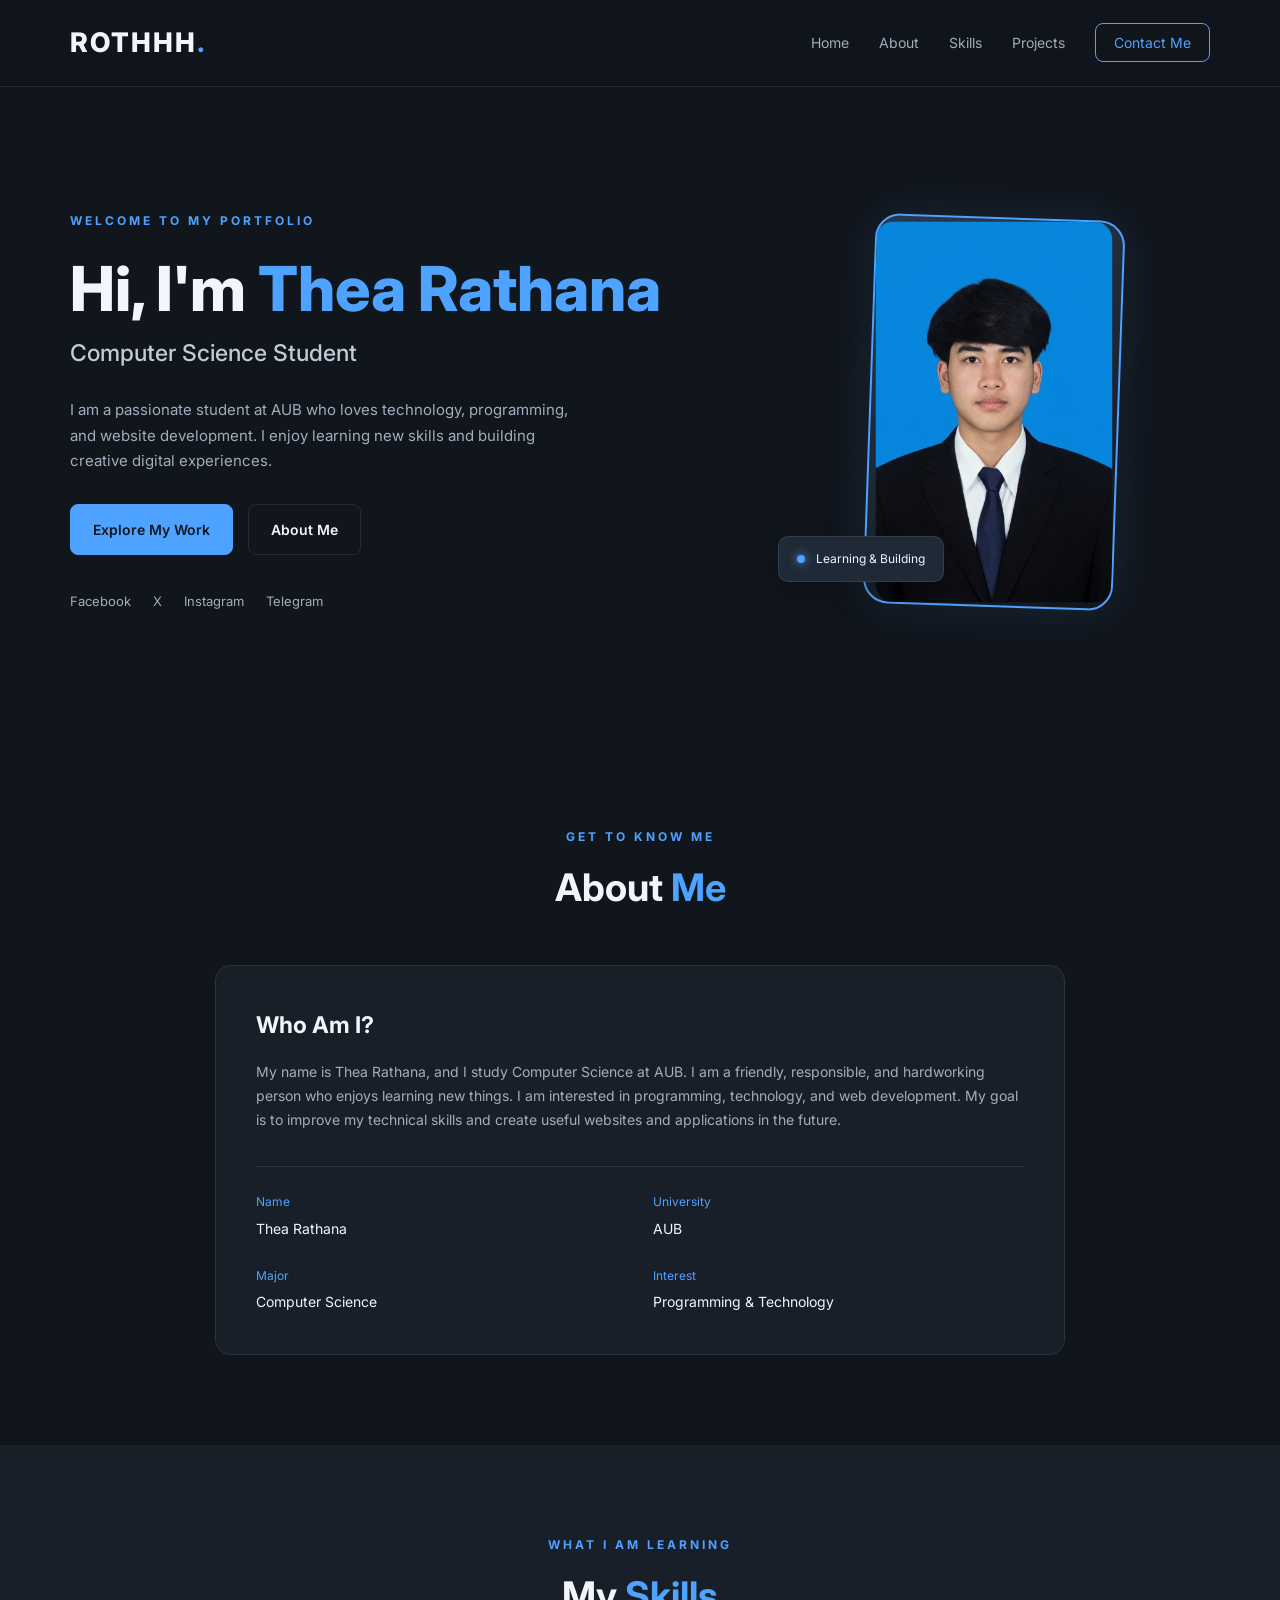
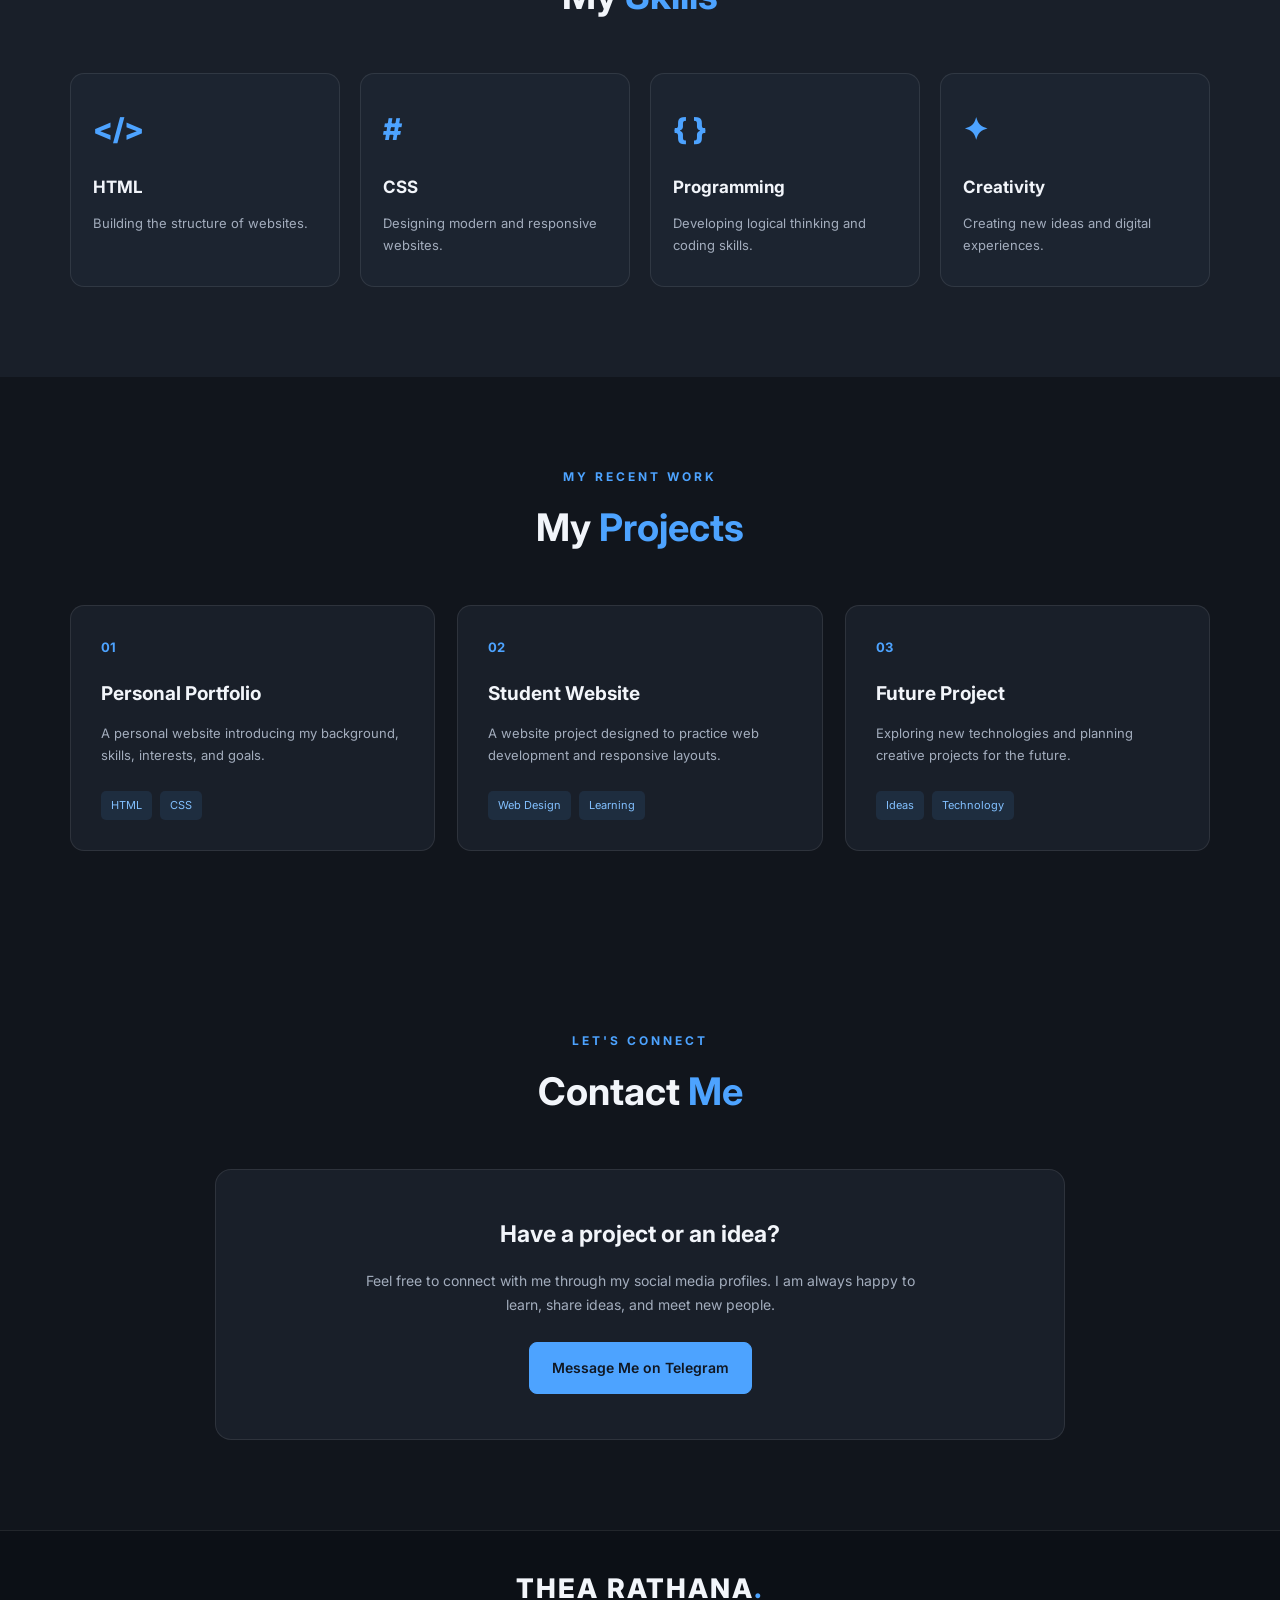
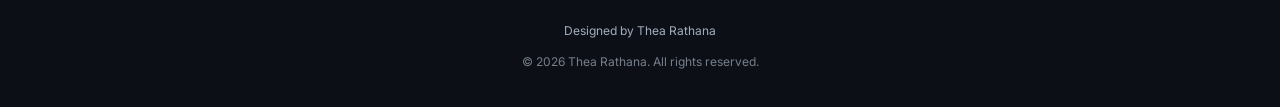
==== index.html @ 0274a309 "Add files via upload" ====
<!DOCTYPE html>
<html lang="en">

<head>
    <meta charset="UTF-8">
    <meta name="viewport" content="width=device-width, initial-scale=1.0">
    <title>Thea Rathana | Portfolio</title>
    <link rel="stylesheet" href="style.css">
    <meta name="description" content="Portfolio of Thea Rathana, web developer and designer.">
    <meta name="viewport" content="width=device-width, initial-scale=1">
    <link rel="icon" href="AUB.png">
</head>

<body>

    <!-- Navigation -->
    <header>
        <nav class="navbar">
            <a href="#" class="logo">ROTHHH<span>.</span></a>

            <ul class="nav-links">
                <li><a href="#home">Home</a></li>
                <li><a href="#about">About</a></li>
                <li><a href="#skills">Skills</a></li>
                <li><a href="#projects">Projects</a></li>
                <li><a href="#contact" class="contact-btn">Contact Me</a></li>
            </ul>
        </nav>
    </header>

    <!-- Home Section -->
    <section class="hero" id="home">

        <div class="hero-content">
            <p class="welcome">WELCOME TO MY PORTFOLIO</p>

            <h1>Hi, I'm <span>Thea Rathana</span></h1>

            <h2>Computer Science Student</h2>

            <p class="description">
                I am a passionate student at AUB who loves technology,
                programming, and website development. I enjoy learning
                new skills and building creative digital experiences.
            </p>

            <div class="hero-buttons">
                <a href="#projects" class="primary-btn">Explore My Work</a>
                <a href="#about" class="secondary-btn">About Me</a>
            </div>

            <div class="social-links">
                <a href="https://facebook.com/" target="_blank">Facebook</a>
                <a href="https://x.com/" target="_blank">X</a>
                <a href="https://linkedin.com/" target="_blank">Instagram</a>
                <a href="https://t.me/Roth_411" target="_blank">Telegram</a>
            </div>
        </div>

        <div class="hero-image">
            <div class="image-frame">
                <!-- Replace profile.jpg with your picture -->
                <img src="me.JPG" alt="Thea Rathana Profile Picture">
            </div>

            <div class="floating-card">
                <span class="status-dot"></span>
                Learning & Building
            </div>
        </div>

    </section>

    <!-- About Section -->
    <section class="section" id="about">
        <div class="section-heading">
            <p>GET TO KNOW ME</p>
            <h2>About <span>Me</span></h2>
        </div>

        <div class="about-card">
            <h3>Who Am I?</h3>

            <p>
                My name is Thea Rathana, and I study Computer Science
                at AUB. I am a friendly, responsible, and hardworking
                person who enjoys learning new things. I am interested
                in programming, technology, and web development.
                My goal is to improve my technical skills and create
                useful websites and applications in the future.
            </p>

            <div class="about-info">
                <div>
                    <span class="info-label">Name</span>
                    <span>Thea Rathana</span>
                </div>

                <div>
                    <span class="info-label">University</span>
                    <span>AUB</span>
                </div>

                <div>
                    <span class="info-label">Major</span>
                    <span>Computer Science</span>
                </div>

                <div>
                    <span class="info-label">Interest</span>
                    <span>Programming & Technology</span>
                </div>
            </div>
        </div>
    </section>

    <!-- Skills Section -->
    <section class="section skills-section" id="skills">
        <div class="section-heading">
            <p>WHAT I AM LEARNING</p>
            <h2>My <span>Skills</span></h2>
        </div>

        <div class="skills-grid">

            <div class="skill-card">
                <div class="skill-icon">&lt;/&gt;</div>
                <h3>HTML</h3>
                <p>Building the structure of websites.</p>
            </div>

            <div class="skill-card">
                <div class="skill-icon">#</div>
                <h3>CSS</h3>
                <p>Designing modern and responsive websites.</p>
            </div>

            <div class="skill-card">
                <div class="skill-icon">{ }</div>
                <h3>Programming</h3>
                <p>Developing logical thinking and coding skills.</p>
            </div>

            <div class="skill-card">
                <div class="skill-icon">✦</div>
                <h3>Creativity</h3>
                <p>Creating new ideas and digital experiences.</p>
            </div>

        </div>
    </section>

    <!-- Projects Section -->
    <section class="section" id="projects">
        <div class="section-heading">
            <p>MY RECENT WORK</p>
            <h2>My <span>Projects</span></h2>
        </div>

        <div class="projects-grid">

            <div class="project-card">
                <div class="project-number">01</div>
                <h3>Personal Portfolio</h3>
                <p>
                    A personal website introducing my background,
                    skills, interests, and goals.
                </p>
                <div class="tags">
                    <span>HTML</span>
                    <span>CSS</span>
                </div>
            </div>

            <div class="project-card">
                <div class="project-number">02</div>
                <h3>Student Website</h3>
                <p>
                    A website project designed to practice
                    web development and responsive layouts.
                </p>
                <div class="tags">
                    <span>Web Design</span>
                    <span>Learning</span>
                </div>
            </div>

            <div class="project-card">
                <div class="project-number">03</div>
                <h3>Future Project</h3>
                <p>
                    Exploring new technologies and planning
                    creative projects for the future.
                </p>
                <div class="tags">
                    <span>Ideas</span>
                    <span>Technology</span>
                </div>
            </div>

        </div>
    </section>

    <!-- Contact Section -->
    <section class="section contact-section" id="contact">
        <div class="section-heading">
            <p>LET'S CONNECT</p>
            <h2>Contact <span>Me</span></h2>
        </div>

        <div class="contact-card">
            <h3>Have a project or an idea?</h3>

            <p>
                Feel free to connect with me through my social
                media profiles. I am always happy to learn,
                share ideas, and meet new people.
            </p>

            <a href="https://t.me/Roth_411" target="_blank" class="primary-btn">
                Message Me on Telegram
            </a>
        </div>
    </section>

    <!-- Footer -->
    <footer>
        <a href="#home" class="logo">THEA RATHANA<span>.</span></a>

        <p>Designed by Thea Rathana</p>

        <p class="copyright">
            &copy; 2026 Thea Rathana. All rights reserved.
        </p>
    </footer>

</body>

</html>
---- style.css ----
/* Google Font */
@import url('https://fonts.googleapis.com/css2?family=Inter:wght@400;500;600;700;800&display=swap');

/* Reset */
* {
    margin: 0;
    padding: 0;
    box-sizing: border-box;
    scroll-behavior: smooth;
}

:root {
    --bg: #11151c;
    --bg-light: #191f29;
    --card: #1c2430;
    --blue: #4da3ff;
    --blue-light: #82c0ff;
    --text: #f2f5fa;
    --muted: #a3adbd;
    --border: rgba(255, 255, 255, 0.09);
}

body {
    font-family: 'Inter', sans-serif;
    background: var(--bg);
    color: var(--text);
    line-height: 1.7;
}

/* Navigation */
header {
    position: sticky;
    top: 0;
    z-index: 100;
    background: rgba(17, 21, 28, 0.9);
    backdrop-filter: blur(15px);
    border-bottom: 1px solid var(--border);
}

.navbar {
    max-width: 1200px;
    margin: auto;
    padding: 20px 30px;
    display: flex;
    align-items: center;
    justify-content: space-between;
}

.logo {
    color: var(--text);
    font-size: 27px;
    font-weight: 800;
    text-decoration: none;
    letter-spacing: 2px;
}

.logo span {
    color: var(--blue);
}

.nav-links {
    display: flex;
    align-items: center;
    gap: 30px;
    list-style: none;
}

.nav-links a {
    text-decoration: none;
    color: var(--muted);
    font-size: 14px;
    transition: 0.3s;
}

.nav-links a:hover {
    color: var(--blue);
}

.nav-links .contact-btn {
    color: var(--blue);
    border: 1px solid var(--blue);
    padding: 10px 18px;
    border-radius: 8px;
}

.nav-links .contact-btn:hover {
    background: var(--blue);
    color: #11151c;
}

/* Hero */
.hero {
    max-width: 1200px;
    min-height: 650px;
    margin: auto;
    padding: 90px 30px;
    display: grid;
    grid-template-columns: 1.2fr 0.8fr;
    align-items: center;
    gap: 60px;
}

.welcome,
.section-heading>p {
    color: var(--blue);
    font-size: 12px;
    font-weight: 700;
    letter-spacing: 3px;
}

.hero h1 {
    margin: 20px 0 8px;
    font-size: clamp(38px, 5vw, 62px);
    line-height: 1.2;
    font-weight: 800;
}

.hero h1 span,
.section-heading h2 span {
    color: var(--blue);
}

.hero h2 {
    font-size: 23px;
    font-weight: 500;
    color: #c2ccd9;
}

.description {
    color: var(--muted);
    max-width: 520px;
    margin: 24px 0 30px;
    font-size: 15px;
}

.hero-buttons {
    display: flex;
    gap: 15px;
    flex-wrap: wrap;
}

.primary-btn,
.secondary-btn {
    display: inline-block;
    text-decoration: none;
    padding: 13px 22px;
    border-radius: 8px;
    font-size: 14px;
    font-weight: 600;
    transition: 0.3s;
}

.primary-btn {
    background: var(--blue);
    color: #101722;
    border: 1px solid var(--blue);
}

.primary-btn:hover {
    background: var(--blue-light);
    transform: translateY(-3px);
    box-shadow: 0 8px 25px rgba(77, 163, 255, 0.2);
}

.secondary-btn {
    color: var(--text);
    border: 1px solid var(--border);
}

.secondary-btn:hover {
    border-color: var(--blue);
    color: var(--blue);
}

.social-links {
    display: flex;
    gap: 22px;
    flex-wrap: wrap;
    margin-top: 35px;
}

.social-links a {
    color: var(--muted);
    font-size: 13px;
    text-decoration: none;
    transition: 0.3s;
}

.social-links a:hover {
    color: var(--blue);
}

/* Profile Image */
.hero-image {
    position: relative;
    display: flex;
    align-items: center;
    justify-content: center;
}

.image-frame {
    width: 250px;
    height: 390px;
    padding: 8px;
    border: 2px solid var(--blue);
    border-radius: 25px;
    background: linear-gradient(145deg, #29394d, #11151c);
    box-shadow: 0 0 50px rgba(77, 163, 255, 0.12);
    transform: rotate(2deg);
    overflow: hidden;
}

.image-frame img {
    width: 100%;
    height: 100%;
    object-fit: cover;
    border-radius: 18px;
    transform: rotate(-2deg) scale(1.03);
}

.floating-card {
    position: absolute;
    bottom: 25px;
    left: 0;
    padding: 12px 18px;
    background: #202a37;
    border: 1px solid var(--border);
    border-radius: 10px;
    font-size: 12px;
    box-shadow: 0 10px 30px rgba(0, 0, 0, 0.2);
}

.status-dot {
    display: inline-block;
    width: 8px;
    height: 8px;
    margin-right: 8px;
    background: #4da3ff;
    border-radius: 50%;
    box-shadow: 0 0 10px var(--blue);
}

/* General Sections */
.section {
    padding: 90px 30px;
    max-width: 1200px;
    margin: auto;
}

.section-heading {
    text-align: center;
    margin-bottom: 45px;
}

.section-heading h2 {
    font-size: 38px;
    margin-top: 8px;
}

.about-card,
.contact-card {
    max-width: 850px;
    margin: auto;
    padding: 40px;
    background: var(--bg-light);
    border: 1px solid var(--border);
    border-radius: 16px;
}

.about-card h3,
.contact-card h3 {
    font-size: 23px;
    margin-bottom: 15px;
}

.about-card>p,
.contact-card>p {
    color: var(--muted);
    font-size: 14px;
}

.about-info {
    display: grid;
    grid-template-columns: repeat(2, 1fr);
    gap: 25px;
    margin-top: 35px;
    padding-top: 25px;
    border-top: 1px solid var(--border);
}

.about-info div {
    display: flex;
    flex-direction: column;
    gap: 4px;
    font-size: 14px;
}

.info-label {
    color: var(--blue);
    font-size: 12px;
}

/* Skills */
.skills-section {
    max-width: none;
    background: var(--bg-light);
}

.skills-section .section-heading,
.skills-grid {
    max-width: 1140px;
    margin-left: auto;
    margin-right: auto;
}

.skills-grid {
    display: grid;
    grid-template-columns: repeat(4, 1fr);
    gap: 20px;
}

.skill-card {
    padding: 30px 22px;
    background: var(--card);
    border: 1px solid var(--border);
    border-radius: 14px;
    transition: 0.3s;
}

.skill-card:hover,
.project-card:hover {
    transform: translateY(-6px);
    border-color: var(--blue);
}

.skill-icon {
    color: var(--blue);
    font-size: 30px;
    font-weight: 800;
    margin-bottom: 18px;
}

.skill-card h3 {
    font-size: 17px;
    margin-bottom: 10px;
}

.skill-card p {
    color: var(--muted);
    font-size: 13px;
}

/* Projects */
.projects-grid {
    display: grid;
    grid-template-columns: repeat(3, 1fr);
    gap: 22px;
}

.project-card {
    position: relative;
    padding: 30px;
    background: var(--bg-light);
    border: 1px solid var(--border);
    border-radius: 14px;
    transition: 0.3s;
}

.project-number {
    color: var(--blue);
    font-size: 13px;
    font-weight: 700;
    margin-bottom: 20px;
}

.project-card h3 {
    font-size: 19px;
    margin-bottom: 12px;
}

.project-card p {
    color: var(--muted);
    font-size: 13px;
}

.tags {
    display: flex;
    gap: 8px;
    flex-wrap: wrap;
    margin-top: 25px;
}

.tags span {
    color: var(--blue-light);
    background: rgba(77, 163, 255, 0.1);
    padding: 5px 10px;
    border-radius: 5px;
    font-size: 11px;
}

/* Contact */
.contact-section {
    text-align: center;
}

.contact-card {
    padding: 45px;
}

.contact-card p {
    max-width: 550px;
    margin: 0 auto 25px;
}

/* Footer */
footer {
    display: flex;
    flex-direction: column;
    align-items: center;
    gap: 10px;
    padding: 35px 20px;
    background: #0c1016;
    border-top: 1px solid var(--border);
    text-align: center;
}

footer p {
    color: var(--muted);
    font-size: 12px;
}

.copyright {
    opacity: 0.7;
}

/* Responsive Design */
@media (max-width: 900px) {
    .hero {
        grid-template-columns: 1fr;
        text-align: center;
        gap: 55px;
    }

    .description {
        margin-left: auto;
        margin-right: auto;
    }

    .hero-buttons,
    .social-links {
        justify-content: center;
    }

    .hero-image {
        margin: 0 auto;
    }

    .floating-card {
        left: -10px;
    }

    .skills-grid {
        grid-template-columns: repeat(2, 1fr);
    }

    .projects-grid {
        grid-template-columns: repeat(2, 1fr);
    }
}

@media (max-width: 600px) {
    .navbar {
        padding: 18px 20px;
        flex-direction: column;
        gap: 18px;
    }

    .nav-links {
        justify-content: center;
        flex-wrap: wrap;
        gap: 15px;
    }

    .nav-links a {
        font-size: 12px;
    }

    .hero {
        padding: 65px 20px;
    }

    .hero h1 {
        font-size: 37px;
    }

    .hero h2 {
        font-size: 18px;
    }

    .image-frame {
        width: 260px;
        height: 320px;
    }

    .section {
        padding: 65px 20px;
    }

    .section-heading h2 {
        font-size: 31px;
    }

    .about-card,
    .contact-card {
        padding: 25px;
    }

    .about-info {
        grid-template-columns: 1fr;
        gap: 18px;
    }

    .skills-grid,
    .projects-grid {
        grid-template-columns: 1fr;
    }

    .floating-card {
        left: -5px;
        bottom: 15px;
    }
}
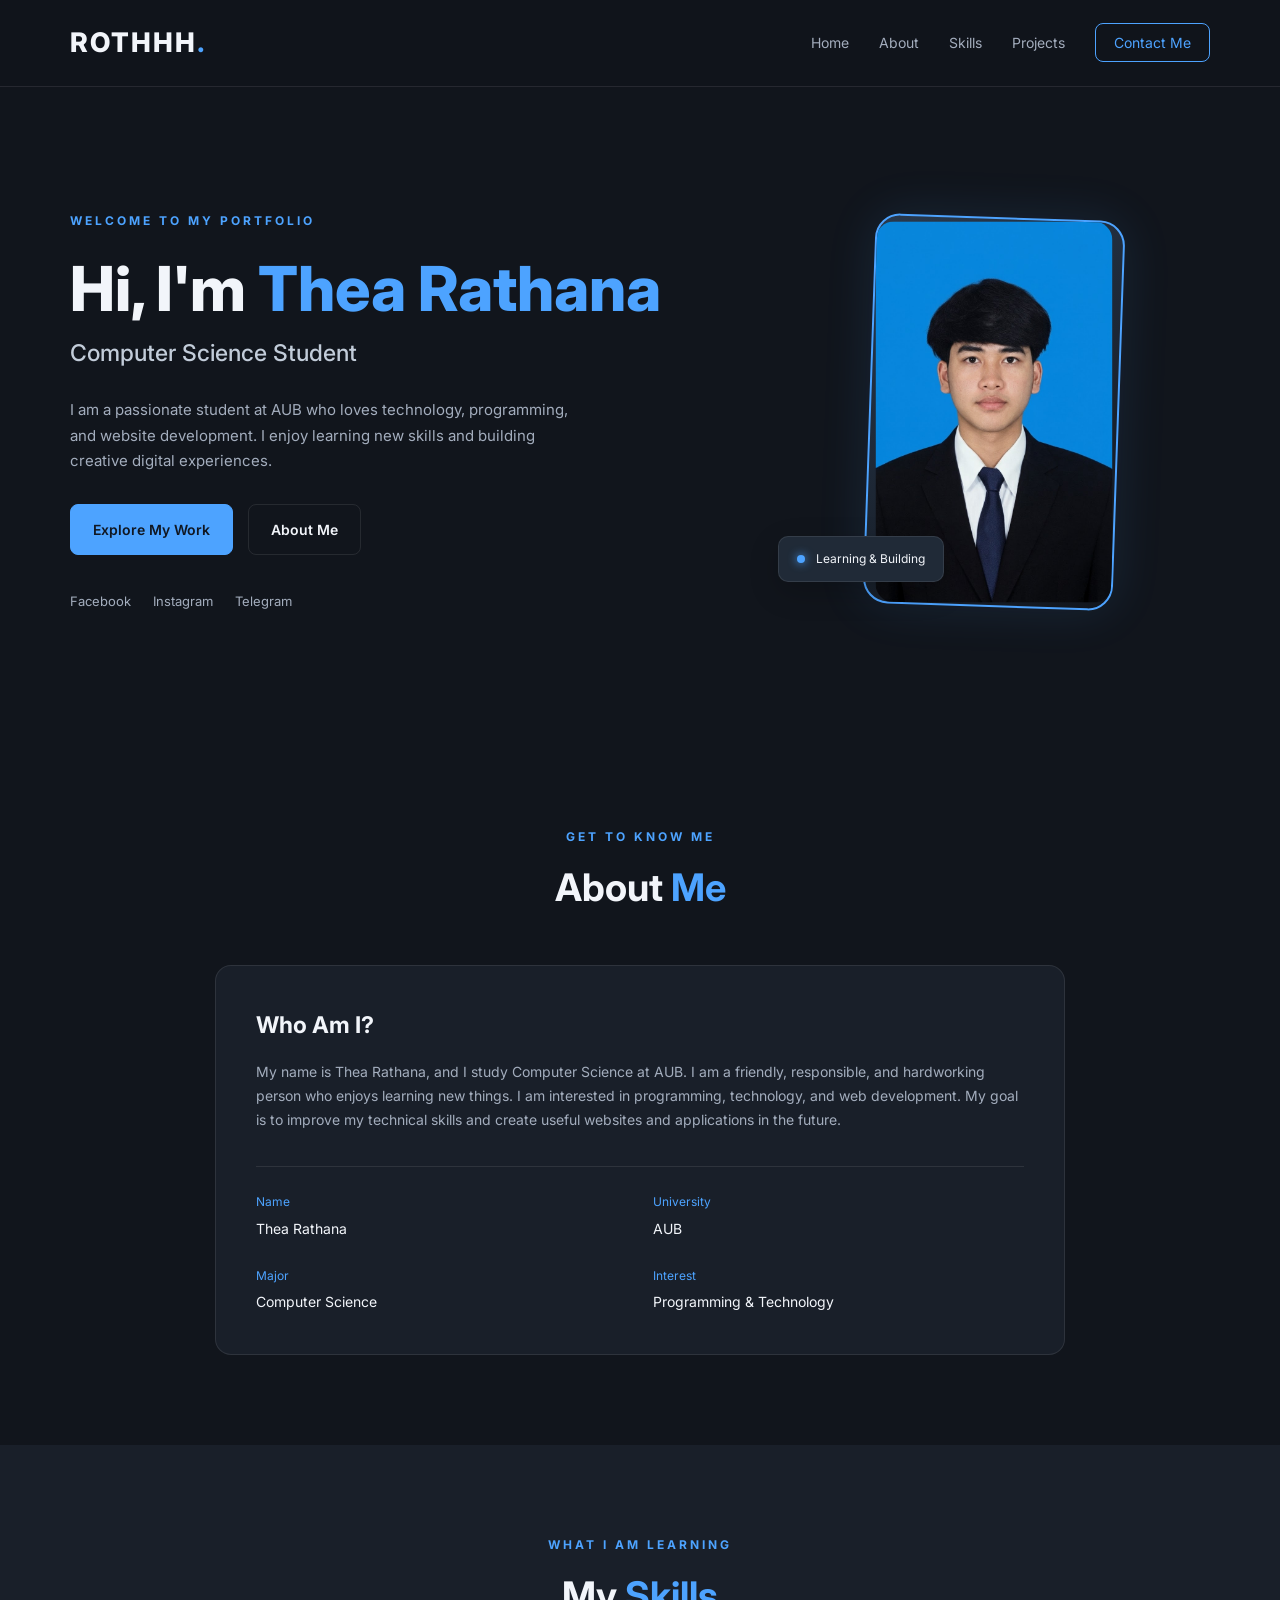
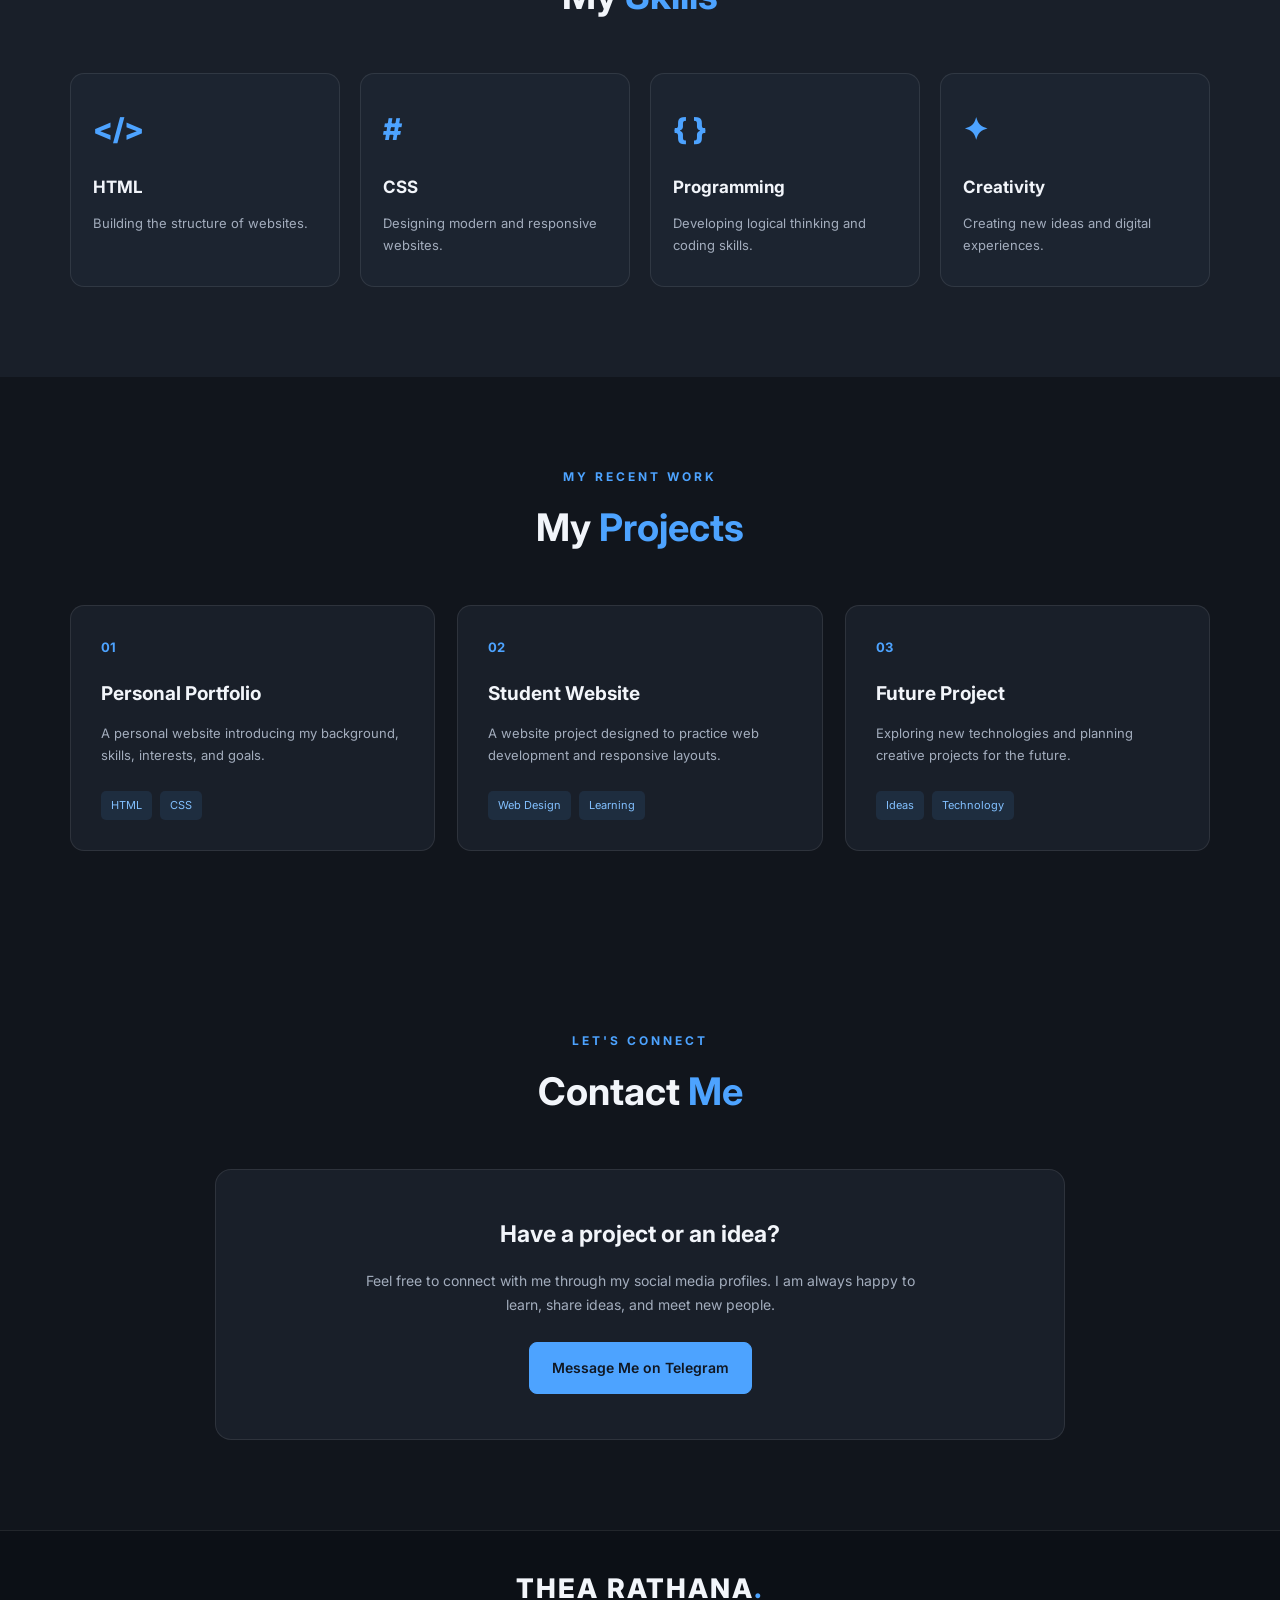
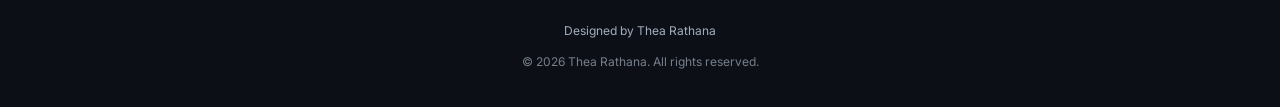
==== commit 251433bc: "Add files via upload" ====
--- a/index.html
+++ b/index.html
@@ -51,7 +51,6 @@
 
             <div class="social-links">
                 <a href="https://facebook.com/" target="_blank">Facebook</a>
-                <a href="https://x.com/" target="_blank">X</a>
                 <a href="https://linkedin.com/" target="_blank">Instagram</a>
                 <a href="https://t.me/Roth_411" target="_blank">Telegram</a>
             </div>
